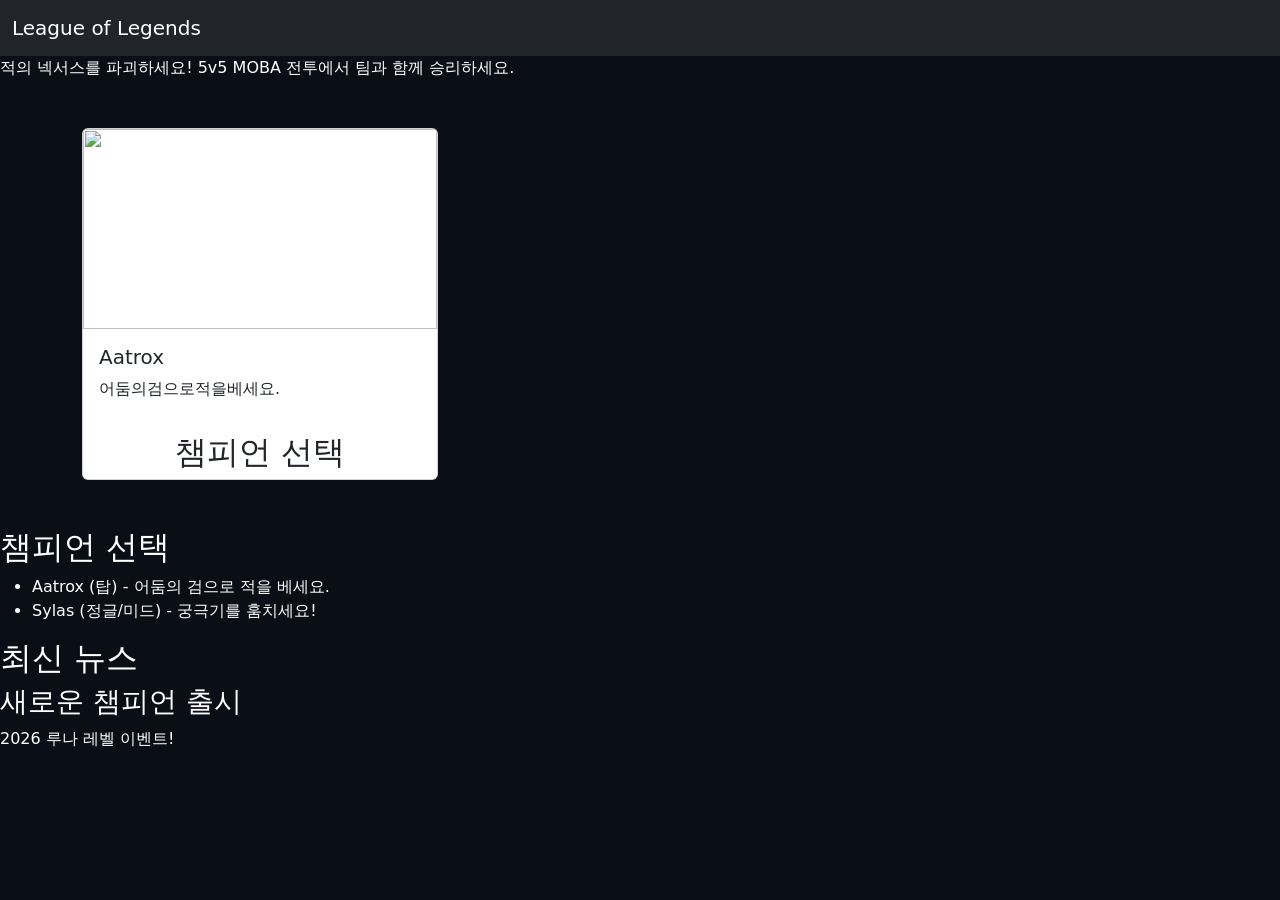
==== src/main/resources/META-INF/resources/index.html @ a850b53f "2주차 수업 완료 03_18" ====
<!DOCTYPE html>
<html lang="ko">
<head>
    <meta charset="UTF-8">
    <title>LOL - 1단계</title>
    <meta charset="UTF-8">
    <meta name="viewport" content="width=device-width, initial-scale=1.0">
    <link href="https://cdn.jsdelivr.net/npm/bootstrap@5.3.0/dist/css/bootstrap.min.css" rel="stylesheet">
    <title>QuarkusHello World</title>
    <style>
        body { background-color: #0a0e17; color: #fff; }
        accent-purple { color: #a020f0; }
        card { background-color: #131313; border: none; color: white; }
        btn-primary { background-color: #a020f0; border: none; }
        .card {
            transition: transform 0.3s, box-shadow 0.3s;
        }
        .card:hover {
            transform: scale(1.05); /* 마우스를 올리면 커짐 */
            box-shadow: 0 10px 20px rgba(160, 32, 240, 0.5); /* 보라색 광원 효과 */
        }
        .card-img-top {
            height: 200px;
            object-fit: cover; /* 이미지가 찌그러지지 않게 채움 */
        }
    </style>
</head>
<body>
<nav class="navbar navbar-expand-lg navbar-dark bg-dark">
<div class="container-fluid"><a class="navbar-brand" href="#">League of Legends</a></div>
</nav>
    <p>적의 넥서스를 파괴하세요! 5v5 MOBA 전투에서 팀과 함께 승리하세요.</p>

    <div class="container my-5">
        <div class="row">
        <div class="col-md-4">
            <div class="card">
                <img src="https://ddragon.leagueoflegends.com/cdn/15.24.1/img/champion/Aatrox.png" class="card-img-top">
                <div class="card-body">
                    <h5>Aatrox</h5>
                    <p>어둠의검으로적을베세요.</p>
                </div>
                <h2 class="text-center accent-purple">챔피언 선택</h2>
            </div>
        </div>
        </div>
    </div> 
    
    <h2>챔피언 선택</h2>
    <ul>
        <li>Aatrox (탑) - 어둠의 검으로 적을 베세요.</li>
        <li>Sylas (정글/미드) - 궁극기를 훔치세요!</li>
    </ul>
    <h2>최신 뉴스</h2>
    <div>
    <h3>새로운 챔피언 출시</h3>
    <p>2026 루나 레벨 이벤트!</p>
    </div>
</body>
</html>
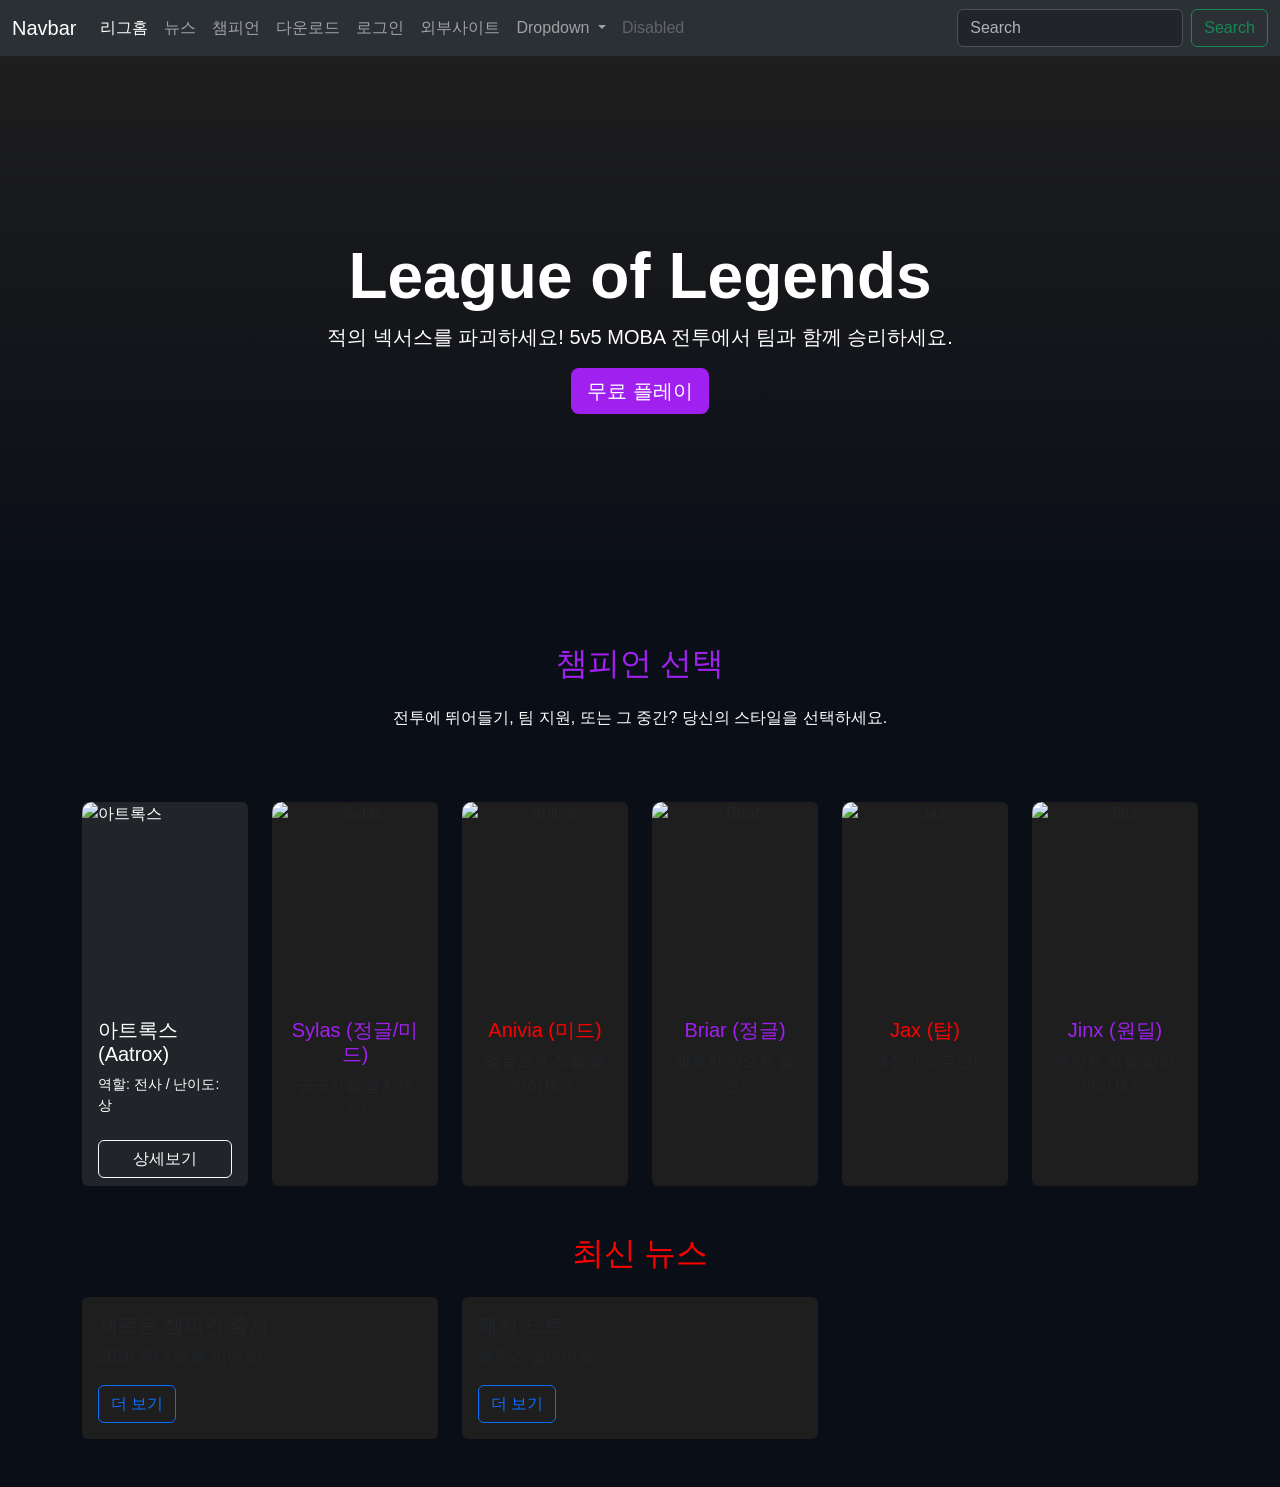
==== commit ac864c85: "4주차수업내용" ====
--- a/src/main/resources/META-INF/resources/index.html
+++ b/src/main/resources/META-INF/resources/index.html
@@ -2,59 +2,213 @@
 <html lang="ko">
 <head>
     <meta charset="UTF-8">
-    <title>LOL - 1단계</title>
-    <meta charset="UTF-8">
     <meta name="viewport" content="width=device-width, initial-scale=1.0">
+    <title>League of Legends - 메인 페이지</title>
+    <!-- Bootstrap 5 CDN -->
     <link href="https://cdn.jsdelivr.net/npm/bootstrap@5.3.0/dist/css/bootstrap.min.css" rel="stylesheet">
-    <title>QuarkusHello World</title>
+    <script src="https://cdn.jsdelivr.net/npm/bootstrap@5.3.0/dist/js/bootstrap.bundle.min.js"></script>
+    <!-- 커스텀 스타일 (LOL 테마 + 챔피언 호버 효과) -->
     <style>
-        body { background-color: #0a0e17; color: #fff; }
-        accent-purple { color: #a020f0; }
-        card { background-color: #131313; border: none; color: white; }
-        btn-primary { background-color: #a020f0; border: none; }
-        .card {
-            transition: transform 0.3s, box-shadow 0.3s;
-        }
-        .card:hover {
-            transform: scale(1.05); /* 마우스를 올리면 커짐 */
-            box-shadow: 0 10px 20px rgba(160, 32, 240, 0.5); /* 보라색 광원 효과 */
-        }
-        .card-img-top {
-            height: 200px;
-            object-fit: cover; /* 이미지가 찌그러지지 않게 채움 */
-        }
+        body { background-color: #0a0e17; color: #fff; font-family: 'Arial', sans-serif; }
+        .navbar { background-color: #000; }
+        .hero { background: linear-gradient(to bottom, #1e1e1e, #0a0e17); min-height: 60vh; }
+        .accent-purple { color: #a020f0; }
+        .accent-red { color: #ff0000; }
+        .card { background-color: #1e1e1e; border: none; transition: transform 0.3s, box-shadow 0.3s; }
+        .card:hover { transform: scale(1.05); box-shadow: 0 10px 20px rgba(160, 32, 240, 0.5); }
+        .card-img-top { height: 200px; object-fit: cover; border-radius: 10px 10px 0 0; }
+        .btn-primary { background-color: #a020f0; border: none; }
+        .btn-primary:hover { background-color: #800080; }
     </style>
 </head>
 <body>
-<nav class="navbar navbar-expand-lg navbar-dark bg-dark">
-<div class="container-fluid"><a class="navbar-brand" href="#">League of Legends</a></div>
+
+    <!-- 헤더 (Navbar) -->
+    <!--<nav class="navbar navbar-expand-lg navbar-dark">
+        <div class="container-fluid">
+            <a class="navbar-brand" href="file:///C:/Users/yujin/Downloads/index_sample%20(1).html#">리그 오브 레전드</a>
+            <button class="navbar-toggler" type="button" data-bs-toggle="collapse" data-bs-target="#navbarNav" aria-controls="navbarNav" aria-expanded="false" aria-label="Toggle navigation">
+                <span class="navbar-toggler-icon"></span>
+            </button>
+            <div class="collapse navbar-collapse" id="navbarNav">
+                <ul class="navbar-nav ms-auto">
+                    <li class="nav-item"><a class="nav-link" href="#">뉴스</a></li>
+                    <li class="nav-item"><a class="nav-link" href="#">챔피언</a></li>
+                    <li class="nav-item"><a class="nav-link" href="#">다운로드</a></li>
+                    <li class="nav-item"><a class="nav-link" href="#">로그인</a></li>
+                    <li class="nav-item"><a class="nav-link" href="https://www.leagueoflegends.com/ko-kr/" target="_blank">외부사이트</a></li>
+                </ul>
+            </div>
+        </div>
+    </nav> -->
+    <nav class="navbar navbar-expand-lg bg-body-tertiary" data-bs-theme="dark">
+<div class="container-fluid">
+  <a class="navbar-brand" href="#">Navbar</a>
+  <button class="navbar-toggler" type="button" data-bs-toggle="collapse" data-bs-target="#navbarSupportedContent" aria-controls="navbarSupportedContent" aria-expanded="false" aria-label="Toggle navigation">
+    <span class="navbar-toggler-icon"></span>
+  </button>
+  <div class="collapse navbar-collapse" id="navbarSupportedContent">
+    <ul class="navbar-nav me-auto mb-2 mb-lg-0">
+      <li class="nav-item">
+        <a class="nav-link active" aria-current="page" href="#">리그홈</a>
+      </li>
+      <li class="nav-item">
+        <a class="nav-link" href="#">뉴스</a>
+      </li>
+      <li class="nav-item">
+        <a class="nav-link" href="#">챔피언</a>
+      </li>
+      <li class="nav-item">
+        <a class="nav-link" href="#">다운로드</a>
+      </li>
+      <li class="nav-item">
+        <a class="nav-link" href="#">로그인</a>
+      </li>
+      <li class="nav-item">
+        <a class="nav-link" href="#">외부사이트</a>
+      </li>
+      <li class="nav-item dropdown">
+        <a class="nav-link dropdown-toggle" href="#" role="button" data-bs-toggle="dropdown" aria-expanded="false">
+          Dropdown
+        </a>
+        <ul class="dropdown-menu">
+          <li><a class="dropdown-item" href="#">뉴스</a></li>
+          <li><a class="dropdown-item" href="#">챔피언</a></li>
+          <li><hr class="dropdown-divider"></li>
+          <li><a class="dropdown-item" href="#">Something else here</a></li>
+        </ul>
+      </li>
+      <li class="nav-item">
+        <a class="nav-link disabled" aria-disabled="true">Disabled</a>
+      </li>
+    </ul>
+    <form class="d-flex" role="search">
+      <input class="form-control me-2" type="search" placeholder="Search" aria-label="Search" />
+      <button class="btn btn-outline-success" type="submit">Search</button>
+    </form>
+  </div>
+</div>
 </nav>
-    <p>적의 넥서스를 파괴하세요! 5v5 MOBA 전투에서 팀과 함께 승리하세요.</p>
-
-    <div class="container my-5">
-        <div class="row">
-        <div class="col-md-4">
-            <div class="card">
-                <img src="https://ddragon.leagueoflegends.com/cdn/15.24.1/img/champion/Aatrox.png" class="card-img-top">
+
+    <!-- 히어로 배너 (Hero Banner) -->
+    <section class="hero d-flex align-items-center justify-content-center text-center py-5">
+        <div class="container">
+            <h1 class="display-3 fw-bold">League of Legends</h1>
+            <p class="lead">적의 넥서스를 파괴하세요! 5v5 MOBA 전투에서 팀과 함께 승리하세요.</p>
+            <a href="#" class="btn btn-primary btn-lg">무료 플레이</a>
+        </div>
+    </section>
+
+<!-- 챔피언 선택 섹션 (작은 썸네일 PNG로 업데이트!) -->
+    <section class="container my-5">
+        <h2 class="text-center mb-4 accent-purple">챔피언 선택</h2>
+        <p class="text-center mb-5">전투에 뛰어들기, 팀 지원, 또는 그 중간? 당신의 스타일을 선택하세요.</p>
+        <div class="row g-4">
+        <div class="row row-cols-auto g-4"></div>
+            <!-- Aatrox -->
+            <!--<div class="col-md-6 col-lg-4 col-xl-2">
+                <div class="card text-center h-100">
+                    <img src="https://ddragon.leagueoflegends.com/cdn/15.24.1/img/champion/Aatrox.png" class="card-img-top" alt="Aatrox" loading="lazy">
+                    <div class="card-body">
+                        <h5 class="card-title accent-red">Aatrox (탑)</h5>
+                        <p class="card-text">어둠의 검으로 적을 베세요.</p>
+                    </div>
+                </div>
+            </div>-->
+            <div class="col">
+            <div class="card bg-dark text-white border-secondary h-100">
+                <img src="https://ddragon.leagueoflegends.com/cdn/15.24.1/img/champion/Aatrox.png" class="card-img-top" alt="아트록스">
                 <div class="card-body">
-                    <h5>Aatrox</h5>
-                    <p>어둠의검으로적을베세요.</p>
-                </div>
-                <h2 class="text-center accent-purple">챔피언 선택</h2>
-            </div>
-        </div>
-        </div>
-    </div> 
+                <h5 class="card-title">아트록스 (Aatrox)</h5>
+                <p class="card-text small">역할: 전사 / 난이도: 상</p>
+                </div>
+                <div class="card-footer bg-transparent border-0">
+                <button class="btn btn-outline-light w-100"
+                        data-bs-toggle="modal"
+                        data-bs-target="#modalAatrox"
+                        data-champ="Aatrox">
+                    상세보기
+                </button>
+                </div>
+            </div>
+            </div>
+            <!-- Sylas -->
+            <div class="col-md-6 col-lg-4 col-xl-2">
+                <div class="card text-center h-100">
+                    <img src="https://ddragon.leagueoflegends.com/cdn/img/champion/splash/Sylas_8.jpg" class="card-img-top" alt="Sylas" loading="lazy">
+                    <div class="card-body">
+                        <h5 class="card-title accent-purple">Sylas (정글/미드)</h5>
+                        <p class="card-text">궁극기를 훔치세요!</p>
+                    </div>
+                </div>
+            </div>
+            <!-- Anivia -->
+            <div class="col-md-6 col-lg-4 col-xl-2">
+                <div class="card text-center h-100">
+                    <img src="https://ddragon.leagueoflegends.com/cdn/15.24.1/img/champion/Anivia.png" class="card-img-top" alt="Anivia" loading="lazy">
+                    <div class="card-body">
+                        <h5 class="card-title accent-red">Anivia (미드)</h5>
+                        <p class="card-text">얼음으로 적을 봉인하세요.</p>
+                    </div>
+                </div>
+            </div>
+            <!-- Briar -->
+            <div class="col-md-6 col-lg-4 col-xl-2">
+                <div class="card text-center h-100">
+                    <img src="https://ddragon.leagueoflegends.com/cdn/15.24.1/img/champion/Briar.png" class="card-img-top" alt="Briar" loading="lazy">
+                    <div class="card-body">
+                        <h5 class="card-title accent-purple">Briar (정글)</h5>
+                        <p class="card-text">광폭한 힘으로 돌진!</p>
+                    </div>
+                </div>
+            </div>
+            <!-- Jax -->
+            <div class="col-md-6 col-lg-4 col-xl-2">
+                <div class="card text-center h-100">
+                    <img src="https://ddragon.leagueoflegends.com/cdn/15.24.1/img/champion/Jax.png" class="card-img-top" alt="Jax" loading="lazy">
+                    <div class="card-body">
+                        <h5 class="card-title accent-red">Jax (탑)</h5>
+                        <p class="card-text">대장간의 주인!</p>
+                    </div>
+                </div>
+            </div>
+            <!-- Jinx -->
+            <div class="col-md-6 col-lg-4 col-xl-2">
+                <div class="card text-center h-100">
+                    <img src="https://ddragon.leagueoflegends.com/cdn/15.24.1/img/champion/Jinx.png" class="card-img-top" alt="Jinx" loading="lazy">
+                    <div class="card-body">
+                        <h5 class="card-title accent-purple">Jinx (원딜)</h5>
+                        <p class="card-text">폭발로 적을 날려버리세요.</p>
+                    </div>
+                </div>
+            </div>
+        </div>
+    </section>
+
+    <!-- 뉴스 섹션 (기존 유지) -->
+    <section class="container my-5">
+        <h2 class="text-center mb-4 accent-red">최신 뉴스</h2>
+        <div class="row g-4">
+            <div class="col-md-6 col-lg-4">
+                <div class="card">
+                    <div class="card-body">
+                        <h5 class="card-title">새로운 챔피언 출시</h5>
+                        <p class="card-text">2026 루나 레벨 이벤트!</p>
+                        <a href="#" class="btn btn-outline-primary">더 보기</a>
+                    </div>
+                </div>
+            </div>
+            <div class="col-md-6 col-lg-4">
+                <div class="card">
+                    <div class="card-body">
+                        <h5 class="card-title">패치 노트</h5>
+                        <p class="card-text">밸런스 업데이트.</p>
+                        <a href="#" class="btn btn-outline-primary">더 보기</a>
+                    </div>
+                </div>
+            </div>
+        </div>
+    </section>
     
-    <h2>챔피언 선택</h2>
-    <ul>
-        <li>Aatrox (탑) - 어둠의 검으로 적을 베세요.</li>
-        <li>Sylas (정글/미드) - 궁극기를 훔치세요!</li>
-    </ul>
-    <h2>최신 뉴스</h2>
-    <div>
-    <h3>새로운 챔피언 출시</h3>
-    <p>2026 루나 레벨 이벤트!</p>
-    </div>
 </body>
 </html>
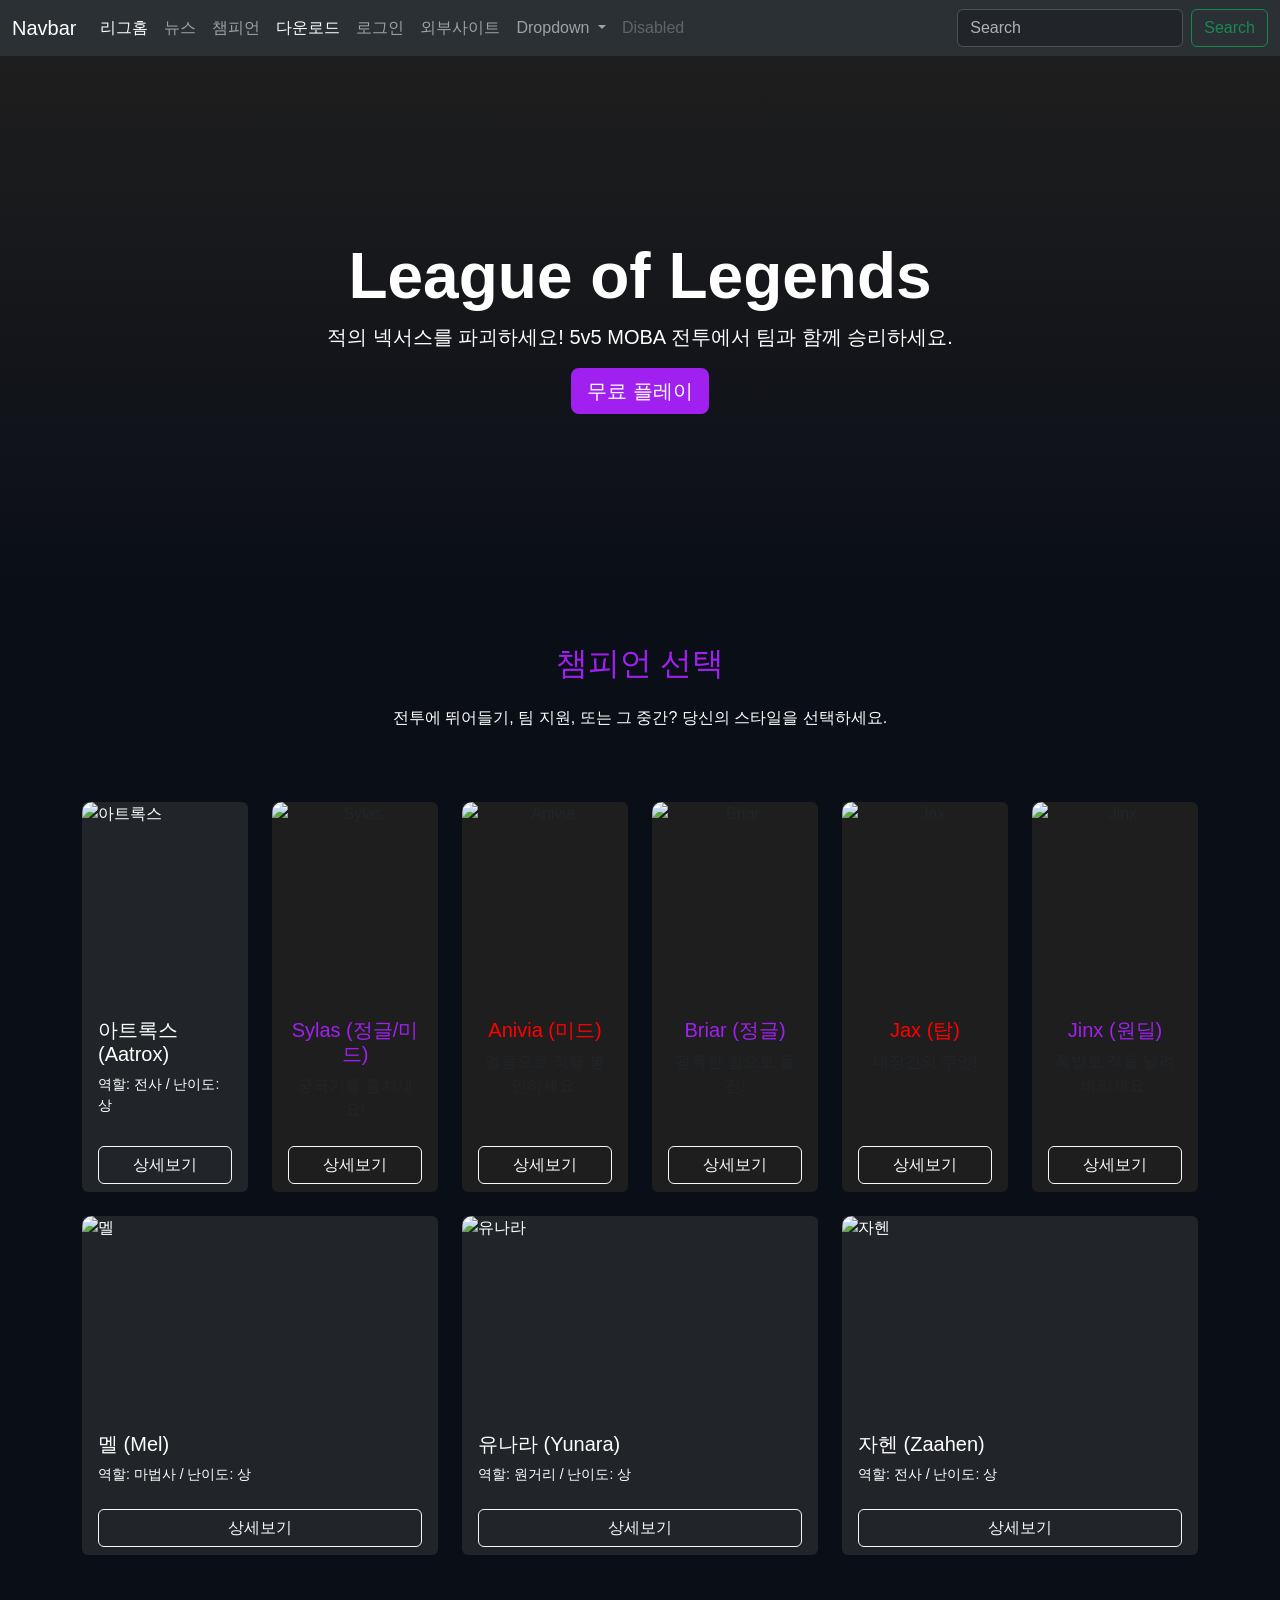
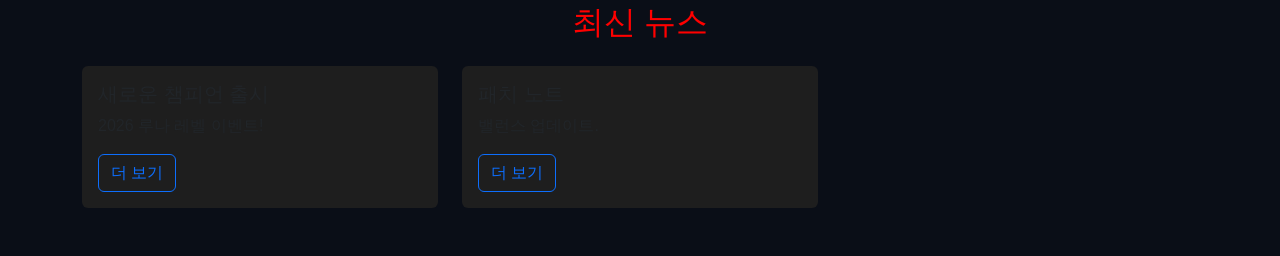
==== commit 724ee488: "5주차 수업" ====
--- a/src/main/resources/META-INF/resources/index.html
+++ b/src/main/resources/META-INF/resources/index.html
@@ -43,23 +43,24 @@
     </nav> -->
     <nav class="navbar navbar-expand-lg bg-body-tertiary" data-bs-theme="dark">
 <div class="container-fluid">
-  <a class="navbar-brand" href="#">Navbar</a>
-  <button class="navbar-toggler" type="button" data-bs-toggle="collapse" data-bs-target="#navbarSupportedContent" aria-controls="navbarSupportedContent" aria-expanded="false" aria-label="Toggle navigation">
-    <span class="navbar-toggler-icon"></span>
-  </button>
-  <div class="collapse navbar-collapse" id="navbarSupportedContent">
-    <ul class="navbar-nav me-auto mb-2 mb-lg-0">
+    <img src="https://cmsassets.rgpub.io/sanity/images/dsfx7636/news/9eb028de391e65072d06e77f06d0955f66b9fa2c-736x316.png?accountingTag=LoL&auto=format&fit=fill&q=80&w=460" class="navbar navbar-expand-lg bg-body-tertiary" alt="" loading="lazy">
+    <a class="navbar-brand" href="#">Navbar</a>
+    <button class="navbar-toggler" type="button" data-bs-toggle="collapse" data-bs-target="#navbarSupportedContent" aria-controls="navbarSupportedContent" aria-expanded="false" aria-label="Toggle navigation">
+        <span class="navbar-toggler-icon"></span>
+    </button>
+    <div class="collapse navbar-collapse" id="navbarSupportedContent">
+        <ul class="navbar-nav me-auto mb-2 mb-lg-0">
+        <li class="nav-item">
+            <a class="nav-link active" aria-current="page" href="#">리그홈</a>
+        </li>
+        <li class="nav-item">
+        <a class="nav-link" href="#">뉴스</a>
+        </li>
+        <li class="nav-item">
+        <a class="nav-link" href="#">챔피언</a>
+        </li>
       <li class="nav-item">
-        <a class="nav-link active" aria-current="page" href="#">리그홈</a>
-      </li>
-      <li class="nav-item">
-        <a class="nav-link" href="#">뉴스</a>
-      </li>
-      <li class="nav-item">
-        <a class="nav-link" href="#">챔피언</a>
-      </li>
-      <li class="nav-item">
-        <a class="nav-link" href="#">다운로드</a>
+        <a class="nav-link active" aria-current="page" href="main_page_sub/download.html">다운로드</a>
       </li>
       <li class="nav-item">
         <a class="nav-link" href="#">로그인</a>
@@ -117,7 +118,7 @@
             </div>-->
             <div class="col">
             <div class="card bg-dark text-white border-secondary h-100">
-                <img src="https://ddragon.leagueoflegends.com/cdn/15.24.1/img/champion/Aatrox.png" class="card-img-top" alt="아트록스">
+                <img src="src/main/resources/META-INF/resources/image/image.png" class="card-img-top" alt="아트록스">
                 <div class="card-body">
                 <h5 class="card-title">아트록스 (Aatrox)</h5>
                 <p class="card-text small">역할: 전사 / 난이도: 상</p>
@@ -132,6 +133,33 @@
                 </div>
             </div>
             </div>
+
+            <!--모달(iframe으로Aatrox.html 불러오기) -->
+            <div class="modal fade" id="modalAatrox" tabindex="-1" aria-labelledby="modalAatroxLabel" aria-hidden="true">
+            <div class="modal-dialog modal-xl modal-dialog-centered modal-dialog-scrollable">
+                <div class="modal-content bg-dark text-white border-secondary">
+                <!--헤더-->
+                <div class="modal-header border-secondary">
+                    <h5 class="modal-title" id="modalAatroxLabel">아트록스(Aatrox) 상세정보</h5>
+                    <button type="button" class="btn-close btn-close-white" data-bs-dismiss="modal" aria-label="Close"></button>
+                </div>
+                <!--바디: iframe으로내용채움-->
+                <div class="modal-body p-0" style="height: 65vh; background: #0a0e17;">
+                    <iframe
+                    src="modals/Aatrox.html"
+                    frameborder="0"
+                    style="width: 100%; height: 100%; border: none;"
+                    allowfullscreen>
+                    </iframe>
+                </div>
+                <!--푸터-->
+                <div class="modal-footer border-secondary">
+                    <button type="button" class="btn btn-outline-light" data-bs-dismiss="modal">닫기</button>
+                </div>
+                </div>
+            </div>
+            </div>
+
             <!-- Sylas -->
             <div class="col-md-6 col-lg-4 col-xl-2">
                 <div class="card text-center h-100">
@@ -139,9 +167,45 @@
                     <div class="card-body">
                         <h5 class="card-title accent-purple">Sylas (정글/미드)</h5>
                         <p class="card-text">궁극기를 훔치세요!</p>
-                    </div>
-                </div>
-            </div>
+                        
+                    </div>
+                    <div class="card-footer bg-transparent border-0">
+                <button class="btn btn-outline-light w-100"
+                        data-bs-toggle="modal"
+                        data-bs-target="#modalSylas"
+                        data-champ="Sylas">
+                    상세보기
+                </button>
+                </div>
+                </div>
+            </div>
+            
+            <!--모달(iframe으로Aatrox.html 불러오기) -->
+            <div class="modal fade" id="modalSylas" tabindex="-1" aria-labelledby="modalSylasLabel" aria-hidden="true">
+            <div class="modal-dialog modal-xl modal-dialog-centered modal-dialog-scrollable">
+                <div class="modal-content bg-dark text-white border-secondary">
+                <!--헤더-->
+                <div class="modal-header border-secondary">
+                    <h5 class="modal-title" id="modalSylasLabel">Sylas(Sylas) 상세정보</h5>
+                    <button type="button" class="btn-close btn-close-white" data-bs-dismiss="modal" aria-label="Close"></button>
+                </div>
+                <!--바디: iframe으로내용채움-->
+                <div class="modal-body p-0" style="height: 65vh; background: #0a0e17;">
+                    <iframe
+                    src="modals/Sylas.html"
+                    frameborder="0"
+                    style="width: 100%; height: 100%; border: none;"
+                    allowfullscreen>
+                    </iframe>
+                </div>
+                <!--푸터-->
+                <div class="modal-footer border-secondary">
+                    <button type="button" class="btn btn-outline-light" data-bs-dismiss="modal">닫기</button>
+                </div>
+                </div>
+            </div>
+            </div>
+
             <!-- Anivia -->
             <div class="col-md-6 col-lg-4 col-xl-2">
                 <div class="card text-center h-100">
@@ -150,8 +214,42 @@
                         <h5 class="card-title accent-red">Anivia (미드)</h5>
                         <p class="card-text">얼음으로 적을 봉인하세요.</p>
                     </div>
-                </div>
-            </div>
+                    <div class="card-footer bg-transparent border-0">
+                <button class="btn btn-outline-light w-100"
+                        data-bs-toggle="modal"
+                        data-bs-target="#modalAnivia"
+                        data-champ="Anivia">
+                    상세보기
+                </button>
+                </div>
+                </div>
+            </div>
+            <!--모달(iframe으로Aatrox.html 불러오기) -->
+            <div class="modal fade" id="modalAnivia" tabindex="-1" aria-labelledby="modalAniviaLabel" aria-hidden="true">
+            <div class="modal-dialog modal-xl modal-dialog-centered modal-dialog-scrollable">
+                <div class="modal-content bg-dark text-white border-secondary">
+                <!--헤더-->
+                <div class="modal-header border-secondary">
+                    <h5 class="modal-title" id="modalAniviaLabel">Anivia(Anivia) 상세정보</h5>
+                    <button type="button" class="btn-close btn-close-white" data-bs-dismiss="modal" aria-label="Close"></button>
+                </div>
+                <!--바디: iframe으로내용채움-->
+                <div class="modal-body p-0" style="height: 65vh; background: #0a0e17;">
+                    <iframe
+                    src="modals/Anivia.html"
+                    frameborder="0"
+                    style="width: 100%; height: 100%; border: none;"
+                    allowfullscreen>
+                    </iframe>
+                </div>
+                <!--푸터-->
+                <div class="modal-footer border-secondary">
+                    <button type="button" class="btn btn-outline-light" data-bs-dismiss="modal">닫기</button>
+                </div>
+                </div>
+            </div>
+            </div>
+
             <!-- Briar -->
             <div class="col-md-6 col-lg-4 col-xl-2">
                 <div class="card text-center h-100">
@@ -160,8 +258,42 @@
                         <h5 class="card-title accent-purple">Briar (정글)</h5>
                         <p class="card-text">광폭한 힘으로 돌진!</p>
                     </div>
-                </div>
-            </div>
+                    <div class="card-footer bg-transparent border-0">
+                <button class="btn btn-outline-light w-100"
+                        data-bs-toggle="modal"
+                        data-bs-target="#modalBriar"
+                        data-champ="Briar">
+                    상세보기
+                </button>
+                </div>
+                </div>
+            </div>
+            <!--모달(iframe으로Briar.html 불러오기) -->
+            <div class="modal fade" id="modalBriar" tabindex="-1" aria-labelledby="modalBriarLabel" aria-hidden="true">
+            <div class="modal-dialog modal-xl modal-dialog-centered modal-dialog-scrollable">
+                <div class="modal-content bg-dark text-white border-secondary">
+                <!--헤더-->
+                <div class="modal-header border-secondary">
+                    <h5 class="modal-title" id="modalSylasLabel">Briar(Briar) 상세정보</h5>
+                    <button type="button" class="btn-close btn-close-white" data-bs-dismiss="modal" aria-label="Close"></button>
+                </div>
+                <!--바디: iframe으로내용채움-->
+                <div class="modal-body p-0" style="height: 65vh; background: #0a0e17;">
+                    <iframe
+                    src="modals/Briar.html"
+                    frameborder="0"
+                    style="width: 100%; height: 100%; border: none;"
+                    allowfullscreen>
+                    </iframe>
+                </div>
+                <!--푸터-->
+                <div class="modal-footer border-secondary">
+                    <button type="button" class="btn btn-outline-light" data-bs-dismiss="modal">닫기</button>
+                </div>
+                </div>
+            </div>
+            </div>
+
             <!-- Jax -->
             <div class="col-md-6 col-lg-4 col-xl-2">
                 <div class="card text-center h-100">
@@ -170,7 +302,40 @@
                         <h5 class="card-title accent-red">Jax (탑)</h5>
                         <p class="card-text">대장간의 주인!</p>
                     </div>
-                </div>
+                    <div class="card-footer bg-transparent border-0">
+                <button class="btn btn-outline-light w-100"
+                        data-bs-toggle="modal"
+                        data-bs-target="#modalJax"
+                        data-champ="Jax">
+                    상세보기
+                </button>
+                </div>
+                </div>
+            </div>
+            <!--모달(iframe으로Jax.html 불러오기) -->
+            <div class="modal fade" id="modalJax" tabindex="-1" aria-labelledby="modalJaxLabel" aria-hidden="true">
+            <div class="modal-dialog modal-xl modal-dialog-centered modal-dialog-scrollable">
+                <div class="modal-content bg-dark text-white border-secondary">
+                <!--헤더-->
+                <div class="modal-header border-secondary">
+                    <h5 class="modal-title" id="modalJaxLabel">Jax(Jax) 상세정보</h5>
+                    <button type="button" class="btn-close btn-close-white" data-bs-dismiss="modal" aria-label="Close"></button>
+                </div>
+                <!--바디: iframe으로내용채움-->
+                <div class="modal-body p-0" style="height: 65vh; background: #0a0e17;">
+                    <iframe
+                    src="modals/Jax.html"
+                    frameborder="0"
+                    style="width: 100%; height: 100%; border: none;"
+                    allowfullscreen>
+                    </iframe>
+                </div>
+                <!--푸터-->
+                <div class="modal-footer border-secondary">
+                    <button type="button" class="btn btn-outline-light" data-bs-dismiss="modal">닫기</button>
+                </div>
+                </div>
+            </div>
             </div>
             <!-- Jinx -->
             <div class="col-md-6 col-lg-4 col-xl-2">
@@ -180,7 +345,173 @@
                         <h5 class="card-title accent-purple">Jinx (원딜)</h5>
                         <p class="card-text">폭발로 적을 날려버리세요.</p>
                     </div>
-                </div>
+                    <div class="card-footer bg-transparent border-0">
+                <button class="btn btn-outline-light w-100"
+                        data-bs-toggle="modal"
+                        data-bs-target="#modalJinx"
+                        data-champ="Jinx">
+                    상세보기
+                </button>
+                </div>
+                </div>
+            </div>
+            <!--모달(iframe으로Jinx.html 불러오기) -->
+            <div class="modal fade" id="modalJinx" tabindex="-1" aria-labelledby="modalJinxLabel" aria-hidden="true">
+            <div class="modal-dialog modal-xl modal-dialog-centered modal-dialog-scrollable">
+                <div class="modal-content bg-dark text-white border-secondary">
+                <!--헤더-->
+                <div class="modal-header border-secondary">
+                    <h5 class="modal-title" id="modalJinxLabel">Jinx(Jinx) 상세정보</h5>
+                    <button type="button" class="btn-close btn-close-white" data-bs-dismiss="modal" aria-label="Close"></button>
+                </div>
+                <!--바디: iframe으로내용채움-->
+                <div class="modal-body p-0" style="height: 65vh; background: #0a0e17;">
+                    <iframe
+                    src="modals/Jinx.html"
+                    frameborder="0"
+                    style="width: 100%; height: 100%; border: none;"
+                    allowfullscreen>
+                    </iframe>
+                </div>
+                <!--푸터-->
+                <div class="modal-footer border-secondary">
+                    <button type="button" class="btn btn-outline-light" data-bs-dismiss="modal">닫기</button>
+                </div>
+                </div>
+            </div>
+            </div>
+            <!-- Mel -->
+            <div class="col">
+            <div class="card bg-dark text-white border-secondary h-100">
+                <img src="https://tse4.mm.bing.net/th/id/OIP.McPK01ypHG2wTCgmKHKWwwHaEX?rs=1&pid=ImgDetMain&o=7&rm=3" class="card-img-top" alt="멜">
+                <div class="card-body">
+                <h5 class="card-title">멜 (Mel)</h5>
+                <p class="card-text small">역할: 마법사 / 난이도: 상</p>
+                </div>
+                <div class="card-footer bg-transparent border-0">
+                <button class="btn btn-outline-light w-100"
+                        data-bs-toggle="modal"
+                        data-bs-target="#modalAatrox"
+                        data-champ="Aatrox">
+                    상세보기
+                </button>
+                </div>
+            </div>
+            </div>
+
+            <!--모달(iframe으로Aatrox.html 불러오기) -->
+            <div class="modal fade" id="modalAatrox" tabindex="-1" aria-labelledby="modalAatroxLabel" aria-hidden="true">
+            <div class="modal-dialog modal-xl modal-dialog-centered modal-dialog-scrollable">
+                <div class="modal-content bg-dark text-white border-secondary">
+                <!--헤더-->
+                <div class="modal-header border-secondary">
+                    <h5 class="modal-title" id="modalAatroxLabel">아트록스(Aatrox) 상세정보</h5>
+                    <button type="button" class="btn-close btn-close-white" data-bs-dismiss="modal" aria-label="Close"></button>
+                </div>
+                <!--바디: iframe으로내용채움-->
+                <div class="modal-body p-0" style="height: 65vh; background: #0a0e17;">
+                    <iframe
+                    src="modals/Aatrox.html"
+                    frameborder="0"
+                    style="width: 100%; height: 100%; border: none;"
+                    allowfullscreen>
+                    </iframe>
+                </div>
+                <!--푸터-->
+                <div class="modal-footer border-secondary">
+                    <button type="button" class="btn btn-outline-light" data-bs-dismiss="modal">닫기</button>
+                </div>
+                </div>
+            </div>
+            </div>
+            <!-- Yunara -->
+            <div class="col">
+            <div class="card bg-dark text-white border-secondary h-100">
+                <img src="https://cdn.gamemeca.com/data_center/308/281/20250625161140.jpg" class="card-img-top" alt="유나라">
+                <div class="card-body">
+                <h5 class="card-title">유나라 (Yunara)</h5>
+                <p class="card-text small">역할: 원거리 / 난이도: 상</p>
+                </div>
+                <div class="card-footer bg-transparent border-0">
+                <button class="btn btn-outline-light w-100"
+                        data-bs-toggle="modal"
+                        data-bs-target="#modalAatrox"
+                        data-champ="Aatrox">
+                    상세보기
+                </button>
+                </div>
+            </div>
+            </div>
+
+            <!--모달(iframe으로Aatrox.html 불러오기) -->
+            <div class="modal fade" id="modalAatrox" tabindex="-1" aria-labelledby="modalAatroxLabel" aria-hidden="true">
+            <div class="modal-dialog modal-xl modal-dialog-centered modal-dialog-scrollable">
+                <div class="modal-content bg-dark text-white border-secondary">
+                <!--헤더-->
+                <div class="modal-header border-secondary">
+                    <h5 class="modal-title" id="modalAatroxLabel">아트록스(Aatrox) 상세정보</h5>
+                    <button type="button" class="btn-close btn-close-white" data-bs-dismiss="modal" aria-label="Close"></button>
+                </div>
+                <!--바디: iframe으로내용채움-->
+                <div class="modal-body p-0" style="height: 65vh; background: #0a0e17;">
+                    <iframe
+                    src="modals/Aatrox.html"
+                    frameborder="0"
+                    style="width: 100%; height: 100%; border: none;"
+                    allowfullscreen>
+                    </iframe>
+                </div>
+                <!--푸터-->
+                <div class="modal-footer border-secondary">
+                    <button type="button" class="btn btn-outline-light" data-bs-dismiss="modal">닫기</button>
+                </div>
+                </div>
+            </div>
+            </div>
+            <!-- Zaahen -->
+            <div class="col">
+            <div class="card bg-dark text-white border-secondary h-100">
+                <img src="https://image.fmkorea.com/files/attach/new5/20251109/9139071477_14339012_99b983892094b5c6d2fc3736e15da7d1.jpg" class="card-img-top" alt="자헨">
+                <div class="card-body">
+                <h5 class="card-title">자헨 (Zaahen)</h5>
+                <p class="card-text small">역할: 전사 / 난이도: 상</p>
+                </div>
+                <div class="card-footer bg-transparent border-0">
+                <button class="btn btn-outline-light w-100"
+                        data-bs-toggle="modal"
+                        data-bs-target="#modalAatrox"
+                        data-champ="Aatrox">
+                    상세보기
+                </button>
+                </div>
+            </div>
+            </div>
+
+            <!--모달(iframe으로Aatrox.html 불러오기) -->
+            <div class="modal fade" id="modalAatrox" tabindex="-1" aria-labelledby="modalAatroxLabel" aria-hidden="true">
+            <div class="modal-dialog modal-xl modal-dialog-centered modal-dialog-scrollable">
+                <div class="modal-content bg-dark text-white border-secondary">
+                <!--헤더-->
+                <div class="modal-header border-secondary">
+                    <h5 class="modal-title" id="modalAatroxLabel">아트록스(Aatrox) 상세정보</h5>
+                    <button type="button" class="btn-close btn-close-white" data-bs-dismiss="modal" aria-label="Close"></button>
+                </div>
+                <!--바디: iframe으로내용채움-->
+                <div class="modal-body p-0" style="height: 65vh; background: #0a0e17;">
+                    <iframe
+                    src="modals/Aatrox.html"
+                    frameborder="0"
+                    style="width: 100%; height: 100%; border: none;"
+                    allowfullscreen>
+                    </iframe>
+                </div>
+                <!--푸터-->
+                <div class="modal-footer border-secondary">
+                    <button type="button" class="btn btn-outline-light" data-bs-dismiss="modal">닫기</button>
+                </div>
+                </div>
+            </div>
+            </div>
             </div>
         </div>
     </section>
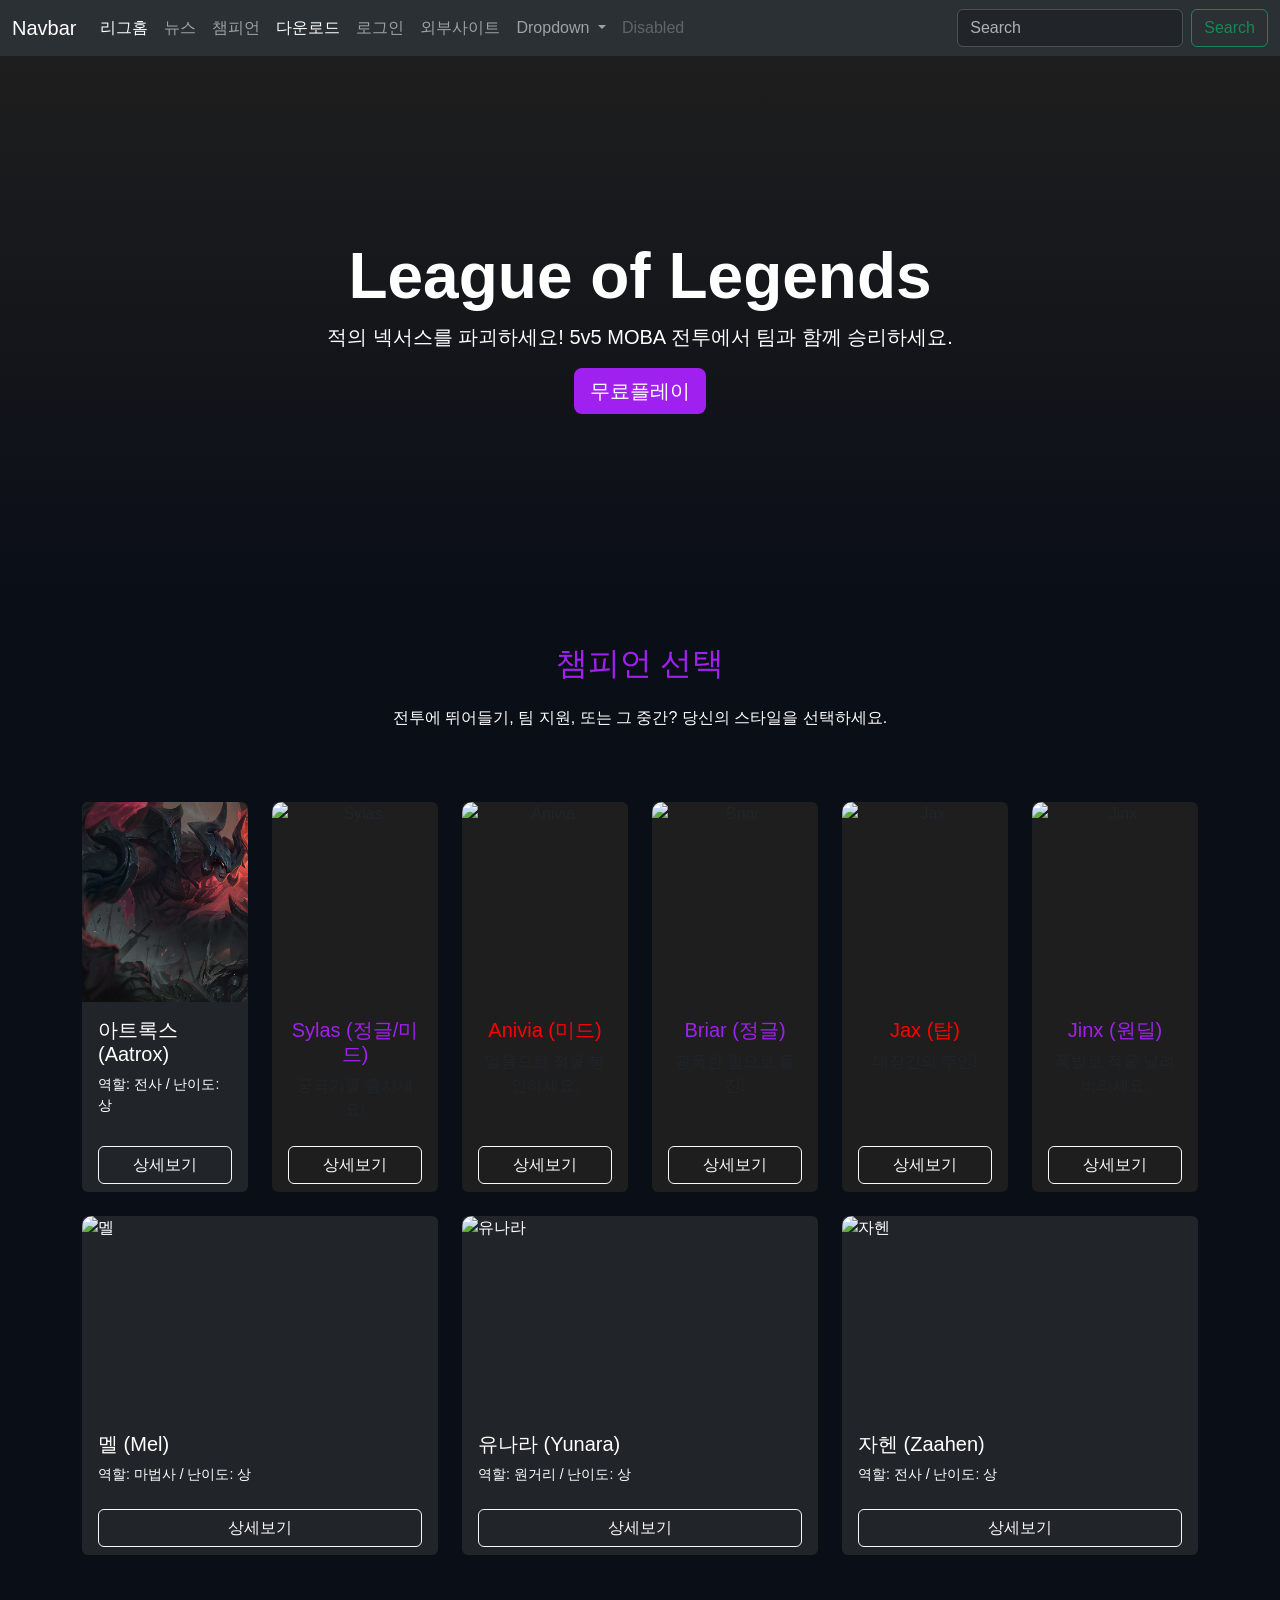
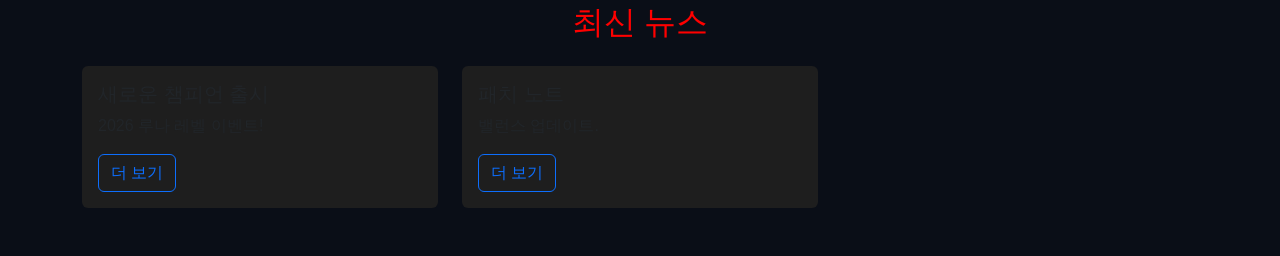
==== commit 6596d134: "in" ====
--- a/src/main/resources/META-INF/resources/index.html
+++ b/src/main/resources/META-INF/resources/index.html
@@ -6,7 +6,15 @@
     <title>League of Legends - 메인 페이지</title>
     <!-- Bootstrap 5 CDN -->
     <link href="https://cdn.jsdelivr.net/npm/bootstrap@5.3.0/dist/css/bootstrap.min.css" rel="stylesheet">
-    <script src="https://cdn.jsdelivr.net/npm/bootstrap@5.3.0/dist/js/bootstrap.bundle.min.js"></script>
+    <script src="js/bootstrap.bundle.min.js"></script>
+    <script src="js/test.js"></script>
+    <script>
+    window.onload = function() {
+        alert("메인 페이지 로딩 완료");
+    }
+
+    </script>
+
     <!-- 커스텀 스타일 (LOL 테마 + 챔피언 호버 효과) -->
     <style>
         body { background-color: #0a0e17; color: #fff; font-family: 'Arial', sans-serif; }
@@ -83,9 +91,10 @@
         <a class="nav-link disabled" aria-disabled="true">Disabled</a>
       </li>
     </ul>
-    <form class="d-flex" role="search">
-      <input class="form-control me-2" type="search" placeholder="Search" aria-label="Search" />
+    <form class="d-flex"  id="searchForm">
+      <input class="form-control me-2" type="search" placeholder="Search" aria-label="Search" id="searchInput">
       <button class="btn btn-outline-success" type="submit">Search</button>
+      <script src="js/search.js"></script>
     </form>
   </div>
 </div>
@@ -96,7 +105,7 @@
         <div class="container">
             <h1 class="display-3 fw-bold">League of Legends</h1>
             <p class="lead">적의 넥서스를 파괴하세요! 5v5 MOBA 전투에서 팀과 함께 승리하세요.</p>
-            <a href="#" class="btn btn-primary btn-lg">무료 플레이</a>
+            <a href="#" class="btn btn-primary btn-lg" onclick="alert('즐거운플레이되세요')">무료플레이</a>
         </div>
     </section>
 
@@ -118,7 +127,7 @@
             </div>-->
             <div class="col">
             <div class="card bg-dark text-white border-secondary h-100">
-                <img src="src/main/resources/META-INF/resources/image/image.png" class="card-img-top" alt="아트록스">
+                <img src="image/image.png" class="card-img-top" alt="아트록스">
                 <div class="card-body">
                 <h5 class="card-title">아트록스 (Aatrox)</h5>
                 <p class="card-text small">역할: 전사 / 난이도: 상</p>
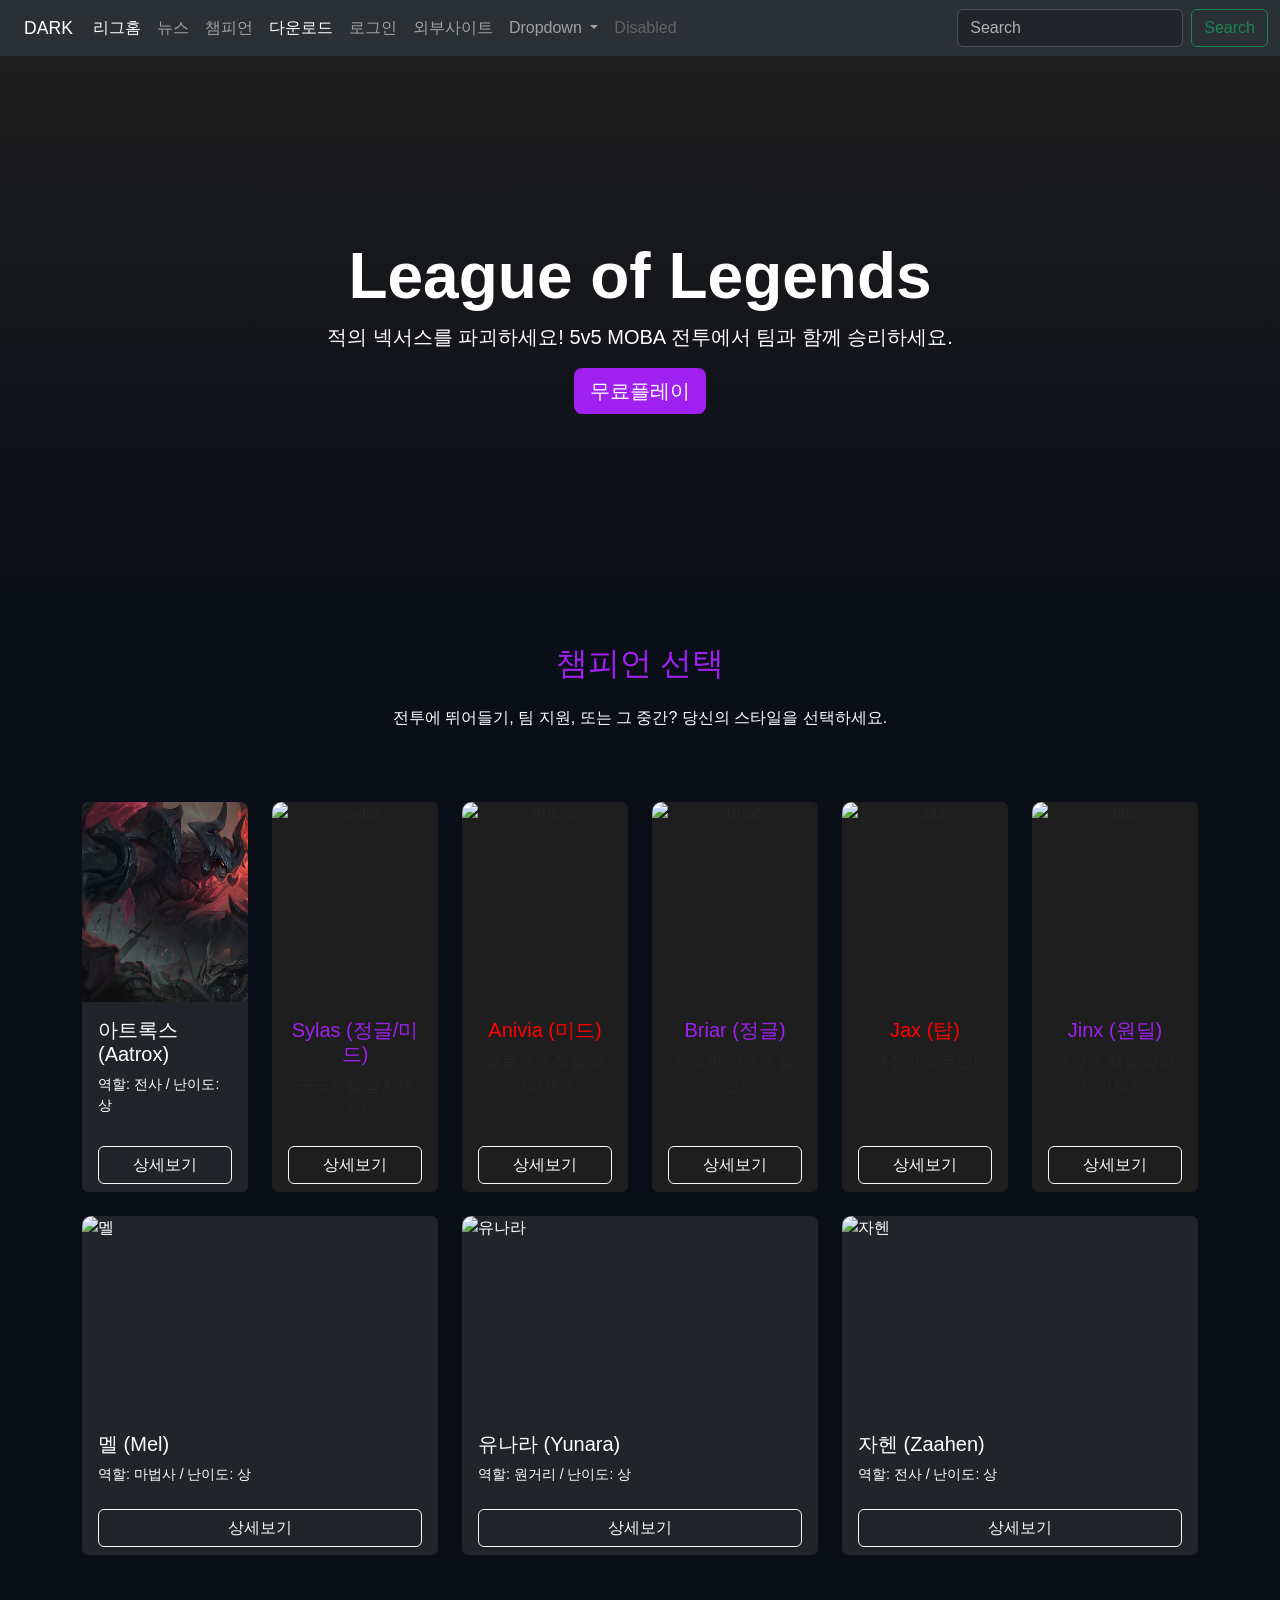
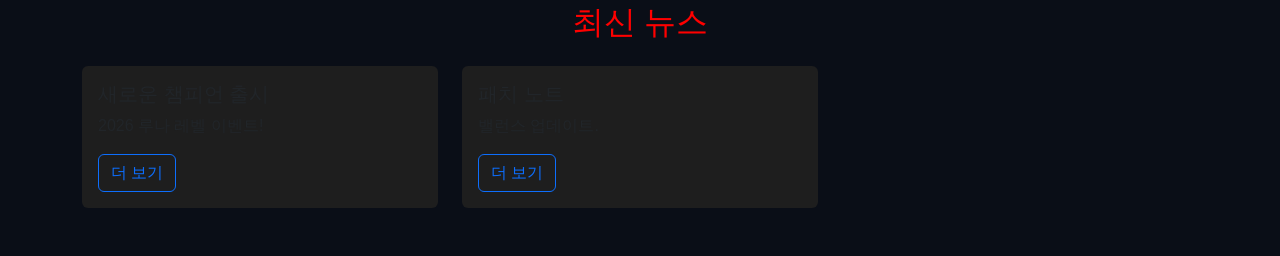
==== commit 3a4d654c: "9주차 수업내용" ====
--- a/src/main/resources/META-INF/resources/index.html
+++ b/src/main/resources/META-INF/resources/index.html
@@ -6,8 +6,11 @@
     <title>League of Legends - 메인 페이지</title>
     <!-- Bootstrap 5 CDN -->
     <link href="https://cdn.jsdelivr.net/npm/bootstrap@5.3.0/dist/css/bootstrap.min.css" rel="stylesheet">
+    <link rel="stylesheet" href="css/main.css">
     <script src="js/bootstrap.bundle.min.js"></script>
     <script src="js/test.js"></script>
+    <script src="js/test2.js"></script>
+    <script src="js/toggle.js"></script>
     <script>
     window.onload = function() {
         alert("메인 페이지 로딩 완료");
@@ -16,18 +19,7 @@
     </script>
 
     <!-- 커스텀 스타일 (LOL 테마 + 챔피언 호버 효과) -->
-    <style>
-        body { background-color: #0a0e17; color: #fff; font-family: 'Arial', sans-serif; }
-        .navbar { background-color: #000; }
-        .hero { background: linear-gradient(to bottom, #1e1e1e, #0a0e17); min-height: 60vh; }
-        .accent-purple { color: #a020f0; }
-        .accent-red { color: #ff0000; }
-        .card { background-color: #1e1e1e; border: none; transition: transform 0.3s, box-shadow 0.3s; }
-        .card:hover { transform: scale(1.05); box-shadow: 0 10px 20px rgba(160, 32, 240, 0.5); }
-        .card-img-top { height: 200px; object-fit: cover; border-radius: 10px 10px 0 0; }
-        .btn-primary { background-color: #a020f0; border: none; }
-        .btn-primary:hover { background-color: #800080; }
-    </style>
+    
 </head>
 <body>
 
@@ -52,10 +44,11 @@
     <nav class="navbar navbar-expand-lg bg-body-tertiary" data-bs-theme="dark">
 <div class="container-fluid">
     <img src="https://cmsassets.rgpub.io/sanity/images/dsfx7636/news/9eb028de391e65072d06e77f06d0955f66b9fa2c-736x316.png?accountingTag=LoL&auto=format&fit=fill&q=80&w=460" class="navbar navbar-expand-lg bg-body-tertiary" alt="" loading="lazy">
-    <a class="navbar-brand" href="#">Navbar</a>
-    <button class="navbar-toggler" type="button" data-bs-toggle="collapse" data-bs-target="#navbarSupportedContent" aria-controls="navbarSupportedContent" aria-expanded="false" aria-label="Toggle navigation">
-        <span class="navbar-toggler-icon"></span>
+    <!-- [변경] "Navbar" 텍스트 → 다크/라이트 토글 버튼-->
+    <button class="btn border-0" id="themeToggleBtn" onclick="toggleTheme()">
+    DARK
     </button>
+
     <div class="collapse navbar-collapse" id="navbarSupportedContent">
         <ul class="navbar-nav me-auto mb-2 mb-lg-0">
         <li class="nav-item">
@@ -400,7 +393,7 @@
                 <div class="card-footer bg-transparent border-0">
                 <button class="btn btn-outline-light w-100"
                         data-bs-toggle="modal"
-                        data-bs-target="#modalAatrox"
+                        data-bs-target="#modalMel"
                         data-champ="Aatrox">
                     상세보기
                 </button>
@@ -408,19 +401,19 @@
             </div>
             </div>
 
-            <!--모달(iframe으로Aatrox.html 불러오기) -->
-            <div class="modal fade" id="modalAatrox" tabindex="-1" aria-labelledby="modalAatroxLabel" aria-hidden="true">
-            <div class="modal-dialog modal-xl modal-dialog-centered modal-dialog-scrollable">
-                <div class="modal-content bg-dark text-white border-secondary">
-                <!--헤더-->
-                <div class="modal-header border-secondary">
-                    <h5 class="modal-title" id="modalAatroxLabel">아트록스(Aatrox) 상세정보</h5>
-                    <button type="button" class="btn-close btn-close-white" data-bs-dismiss="modal" aria-label="Close"></button>
-                </div>
-                <!--바디: iframe으로내용채움-->
-                <div class="modal-body p-0" style="height: 65vh; background: #0a0e17;">
-                    <iframe
-                    src="modals/Aatrox.html"
+            <!--모달(iframe으로Mel.html 불러오기) -->
+            <div class="modal fade" id="modalMel" tabindex="-1" aria-labelledby="modalMelLabel" aria-hidden="true">
+            <div class="modal-dialog modal-xl modal-dialog-centered modal-dialog-scrollable">
+                <div class="modal-content bg-dark text-white border-secondary">
+                <!--헤더-->
+                <div class="modal-header border-secondary">
+                    <h5 class="modal-title" id="modalMelLabel">멜(Mel) 상세정보</h5>
+                    <button type="button" class="btn-close btn-close-white" data-bs-dismiss="modal" aria-label="Close"></button>
+                </div>
+                <!--바디: iframe으로내용채움-->
+                <div class="modal-body p-0" style="height: 65vh; background: #0a0e17;">
+                    <iframe
+                    src="modals/Mel.html"
                     frameborder="0"
                     style="width: 100%; height: 100%; border: none;"
                     allowfullscreen>
@@ -444,7 +437,7 @@
                 <div class="card-footer bg-transparent border-0">
                 <button class="btn btn-outline-light w-100"
                         data-bs-toggle="modal"
-                        data-bs-target="#modalAatrox"
+                        data-bs-target="#modalYunara"
                         data-champ="Aatrox">
                     상세보기
                 </button>
@@ -453,18 +446,18 @@
             </div>
 
             <!--모달(iframe으로Aatrox.html 불러오기) -->
-            <div class="modal fade" id="modalAatrox" tabindex="-1" aria-labelledby="modalAatroxLabel" aria-hidden="true">
-            <div class="modal-dialog modal-xl modal-dialog-centered modal-dialog-scrollable">
-                <div class="modal-content bg-dark text-white border-secondary">
-                <!--헤더-->
-                <div class="modal-header border-secondary">
-                    <h5 class="modal-title" id="modalAatroxLabel">아트록스(Aatrox) 상세정보</h5>
-                    <button type="button" class="btn-close btn-close-white" data-bs-dismiss="modal" aria-label="Close"></button>
-                </div>
-                <!--바디: iframe으로내용채움-->
-                <div class="modal-body p-0" style="height: 65vh; background: #0a0e17;">
-                    <iframe
-                    src="modals/Aatrox.html"
+            <div class="modal fade" id="modalYunara" tabindex="-1" aria-labelledby="modalYunaraLabel" aria-hidden="true">
+            <div class="modal-dialog modal-xl modal-dialog-centered modal-dialog-scrollable">
+                <div class="modal-content bg-dark text-white border-secondary">
+                <!--헤더-->
+                <div class="modal-header border-secondary">
+                    <h5 class="modal-title" id="modalAatroxLabel">유나라(Yunara) 상세정보</h5>
+                    <button type="button" class="btn-close btn-close-white" data-bs-dismiss="modal" aria-label="Close"></button>
+                </div>
+                <!--바디: iframe으로내용채움-->
+                <div class="modal-body p-0" style="height: 65vh; background: #0a0e17;">
+                    <iframe
+                    src="modals/Yunara.html"
                     frameborder="0"
                     style="width: 100%; height: 100%; border: none;"
                     allowfullscreen>
@@ -488,7 +481,7 @@
                 <div class="card-footer bg-transparent border-0">
                 <button class="btn btn-outline-light w-100"
                         data-bs-toggle="modal"
-                        data-bs-target="#modalAatrox"
+                        data-bs-target="#modalZaahen"
                         data-champ="Aatrox">
                     상세보기
                 </button>
@@ -497,18 +490,18 @@
             </div>
 
             <!--모달(iframe으로Aatrox.html 불러오기) -->
-            <div class="modal fade" id="modalAatrox" tabindex="-1" aria-labelledby="modalAatroxLabel" aria-hidden="true">
-            <div class="modal-dialog modal-xl modal-dialog-centered modal-dialog-scrollable">
-                <div class="modal-content bg-dark text-white border-secondary">
-                <!--헤더-->
-                <div class="modal-header border-secondary">
-                    <h5 class="modal-title" id="modalAatroxLabel">아트록스(Aatrox) 상세정보</h5>
-                    <button type="button" class="btn-close btn-close-white" data-bs-dismiss="modal" aria-label="Close"></button>
-                </div>
-                <!--바디: iframe으로내용채움-->
-                <div class="modal-body p-0" style="height: 65vh; background: #0a0e17;">
-                    <iframe
-                    src="modals/Aatrox.html"
+            <div class="modal fade" id="modalZaahen" tabindex="-1" aria-labelledby="modalZaahenLabel" aria-hidden="true">
+            <div class="modal-dialog modal-xl modal-dialog-centered modal-dialog-scrollable">
+                <div class="modal-content bg-dark text-white border-secondary">
+                <!--헤더-->
+                <div class="modal-header border-secondary">
+                    <h5 class="modal-title" id="modalAatroxLabel">자헨(Zaahen) 상세정보</h5>
+                    <button type="button" class="btn-close btn-close-white" data-bs-dismiss="modal" aria-label="Close"></button>
+                </div>
+                <!--바디: iframe으로내용채움-->
+                <div class="modal-body p-0" style="height: 65vh; background: #0a0e17;">
+                    <iframe
+                    src="modals/Zaahen.html"
                     frameborder="0"
                     style="width: 100%; height: 100%; border: none;"
                     allowfullscreen>
@@ -549,6 +542,44 @@
             </div>
         </div>
     </section>
-    
+    <!--===== 검색결과섹션(기본숨김) ===== -->
+    <section id="searchResults">
+        <!--키워드헤더-->
+        <div class="search-keyword-header">
+            <h1 id="searchKeywordDisplay"></h1>
+        </div>
+        <!--본문: 사이드바+ 콘텐츠-->
+        <div class="search-body">
+            <div class="container-fluid px-0">
+                <div class="row g-0">
+                    <!--왼쪽카테고리사이드바-->
+                    <div class="col-md-3 col-lg-2 search-sidebar bg-white py-4">
+                        <div class="px-3 mb-3" style="font-size:0.8rem; color:#999; text-transform:uppercase; letter-spacing:0.1em;">카테고리</div>
+                            <div class="search-category-item active" onclick="switchCategory('champion', this)">
+                                챔피언<span class="count" id="champCount">(0)</span>
+                            </div>
+                            <div class="search-category-item" onclick="switchCategory('news', this)">
+                                뉴스<span class="count" id="newsCount">(0)</span>
+                            </div>
+                        </div>
+                        <!--오른쪽콘텐츠-->
+                        <div class="col-md-9 col-lg-10 search-content-area">
+                            <!--챔피언결과-->
+                            <div id="resultChampion">
+                                <h5 class="mb-4" style="color:#333;">챔피언</h5>
+                                <div id="championResultList"></div>
+                            </div>
+                            <!--뉴스결과-->
+                            <div id="resultNews" style="display:none;">
+                                <h5 class="mb-4" style="color:#333;">뉴스</h5>
+                                <div id="newsResultList"></div>
+                            </div>
+                        </div>
+                    </div>
+                </div>
+            </div>
+        </div>
+    </section>
+    <script src = "js/search.js"></script>
 </body>
 </html>
--- a/src/main/resources/META-INF/resources/css/main.css
+++ b/src/main/resources/META-INF/resources/css/main.css
@@ -0,0 +1,86 @@
+/* ── 기본 레이아웃 ──────────────────────────────────────────── */
+body { background-color: #0a0e17; color: #fff; font-family: 'Arial', sans-serif; }
+.navbar { background-color: #000; }
+.hero { background: linear-gradient(to bottom, #1e1e1e, #0a0e17); min-height: 60vh; }
+
+/* ── 강조 색상 ──────────────────────────────────────────────── */
+.accent-purple { color: #a020f0; }
+.accent-red { color: #ff0000; }
+
+/* ── 카드 ────────────────────────────────────────────────────── */
+.card { background-color: #1e1e1e; border: none; transition: transform 0.3s, box-shadow 0.3s; }
+.card:hover { transform: scale(1.05); box-shadow: 0 10px 20px rgba(160, 32, 240, 0.5); }
+.card-img-top { height: 200px; object-fit: cover; border-radius: 10px 10px 0 0; }
+
+/* ── 버튼 ────────────────────────────────────────────────────── */
+.btn-primary { background-color: #a020f0; border: none; }
+.btn-primary:hover { background-color: #800080; }
+
+/* ── 검색 결과 페이지 ────────────────────────────────────────── */
+#searchResults { display: none; }
+
+.search-keyword-header {
+    background: #0a0a0a;
+    background-image: radial-gradient(ellipse at center, #1a1a1a 0%, #000 70%);
+    min-height: 180px;
+    display: flex;
+    align-items: center;
+    justify-content: center;
+    border-bottom: 2px solid #c8a96e;
+}
+.search-keyword-header h1 {
+    font-size: 2.8rem;
+    font-weight: 700;
+    color: #fff;
+    letter-spacing: 0.05em;
+}
+
+.search-body { background-color: #f0ede8; min-height: 500px; }
+.search-sidebar { border-right: 1px solid #ddd; }
+
+.search-category-item {
+    padding: 14px 20px;
+    cursor: pointer;
+    color: #333;
+    font-size: 0.95rem;
+    border-left: 3px solid transparent;
+    transition: all 0.2s;
+}
+.search-category-item:hover { background: #e0dcd5; }
+.search-category-item.active {
+    border-left: 3px solid #c8253a;
+    font-weight: 700;
+    color: #c8253a;
+    background: #e8e4df;
+}
+.search-category-item .count { color: #999; font-size: 0.85rem; margin-left: 6px; }
+
+.search-content-area { padding: 30px; }
+
+.search-result-card {
+    background: #fff;
+    border: none;
+    border-radius: 6px;
+    margin-bottom: 16px;
+    transition: box-shadow 0.2s;
+}
+.search-result-card:hover { box-shadow: 0 4px 15px rgba(0,0,0,0.15); }
+.search-result-card img { width: 110px; height: 80px; object-fit: cover; border-radius: 6px 0 0 6px; }
+
+.no-result { text-align: center; padding: 80px 20px; color: #666; }
+.no-result h4 { color: #333; }
+
+/* ── [추가] 테마 토글 버튼 (폰트 크기, 색상 등 ) ──────────────── */
+#themeToggleBtn { font-size: 1.1rem; color: #fff; }
+body.light-mode #themeToggleBtn { color: #212529; }
+/* ── [추가] 라이트 모드 (다양한 색상 정보 ─────────────────────── */
+body.light-mode { background-color: #f8f9fa; color: #212529; }
+body.light-mode .navbar { background-color: #e9ecef !important; }
+body.light-mode .navbar .navbar-brand,
+body.light-mode .navbar .nav-link { color: #212529 !important; }
+body.light-mode .hero { background: linear-gradient(to bottom, #dce3ea, #f8f9fa); }
+body.light-mode .card { background-color: #ffffff; color: #212529; border: 1px solid #dee2e6; }
+body.light-mode .card-title { color: #212529; }
+body.light-mode .card-text { color: #555; }
+
+
